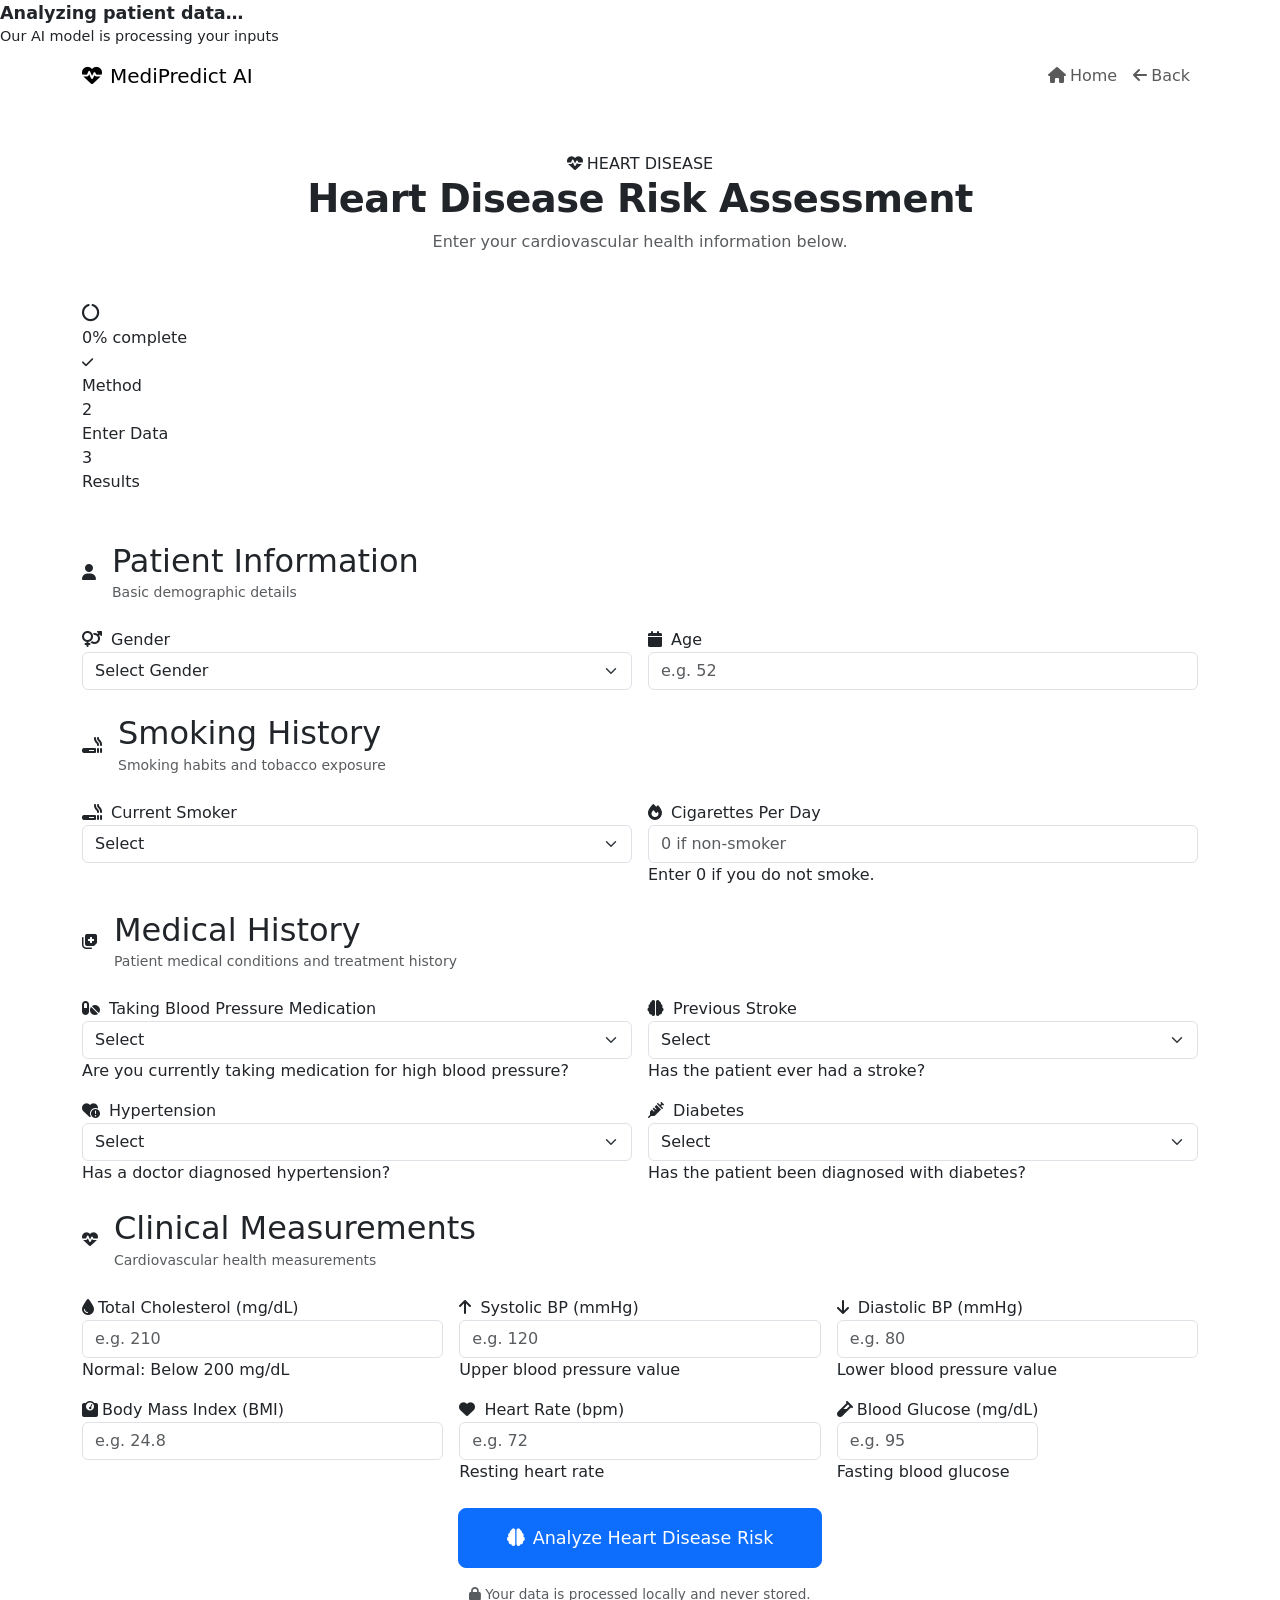
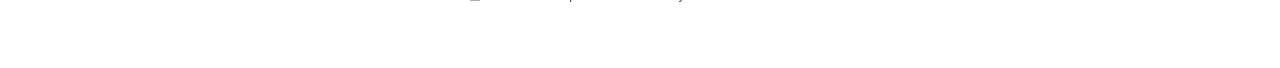
==== templates/heart_form.html @ 7675e956 "Initial commit" ====
<!DOCTYPE html>
<html lang="en">
<head>
  <meta charset="UTF-8">
  <meta name="viewport" content="width=device-width, initial-scale=1.0">
  <title>Heart Disease Prediction Form — MediPredict AI</title>

  <link rel="preconnect" href="https://fonts.googleapis.com">
  <link href="https://fonts.googleapis.com/css2?family=Plus+Jakarta+Sans:wght@400;500;600;700;800&display=swap" rel="stylesheet">
  <link href="https://cdn.jsdelivr.net/npm/bootstrap@5.3.3/dist/css/bootstrap.min.css" rel="stylesheet">
  <link rel="stylesheet" href="https://cdnjs.cloudflare.com/ajax/libs/font-awesome/6.5.1/css/all.min.css">
  <link rel="stylesheet" href="{{ url_for('static', filename='css/style.css') }}">
</head>
<body>

<!-- Loading Overlay -->
<div class="loading-overlay" id="loadingOverlay">
  <div class="loading-spinner"></div>
  <p style="font-weight:700;color:var(--navy);font-size:1.1rem;margin:0;">Analyzing patient data…</p>
  <p style="color:var(--text-mute);margin:0;font-size:0.9rem;">Our AI model is processing your inputs</p>
</div>

<!-- Navbar -->
<nav class="navbar navbar-expand-lg custom-navbar">
  <div class="container">
    <a class="navbar-brand" href="/">
      <i class="fa-solid fa-heart-pulse me-2" style="color:var(--teal);"></i>MediPredict AI
    </a>
    <div class="collapse navbar-collapse">
      <ul class="navbar-nav ms-auto align-items-center">
        <li class="nav-item"><a class="nav-link" href="/"><i class="fa-solid fa-house me-1"></i>Home</a></li>
        <li class="nav-item"><a class="nav-link" href="/heart"><i class="fa-solid fa-arrow-left me-1"></i>Back</a></li>
      </ul>
    </div>
  </div>
</nav>

<div class="container py-5">

  <!-- Header -->
  <div class="text-center mb-5">
    <span class="module-badge"><i class="fa-solid fa-heart-pulse me-1"></i>HEART DISEASE</span>
    <h1 style="font-size:2.4rem;font-weight:800;letter-spacing:-0.5px;color:var(--navy);">
      Heart Disease Risk Assessment
    </h1>
    <p class="text-muted mt-1">Enter your cardiovascular health information below.</p>
  </div>

  <!-- Progress Tracker -->
  <div class="form-progress-wrap">
    <i class="fa-solid fa-circle-notch" style="color:var(--teal);font-size:1.1rem;"></i>
    <div class="form-progress-bar">
      <div class="form-progress-fill" id="progressFill" style="width:0%;"></div>
    </div>
    <span class="form-progress-label" id="progressLabel">0% complete</span>
  </div>

  <!-- Stepper (step 2 active) -->
  <div class="stepper mb-5">
    <div class="step completed">
      <div class="step-circle"><i class="fa-solid fa-check" style="font-size:0.8rem;"></i></div>
      <span>Method</span>
    </div>
    <div class="step-line"></div>
    <div class="step active">
      <div class="step-circle">2</div>
      <span>Enter Data</span>
    </div>
    <div class="step-line"></div>
    <div class="step">
      <div class="step-circle">3</div>
      <span>Results</span>
    </div>
  </div>


  <form action="/predict-heart" method="POST" id="heartForm">

    <!-- ── 1. Patient Information ─────────────────────────── -->
    <div class="form-card mb-4">
      <div class="d-flex align-items-center mb-4">
        <div class="icon-box me-3">
          <i class="fa-solid fa-user"></i>
        </div>
        <div>
          <h2 class="section-title mb-0">Patient Information</h2>
          <small class="text-muted">Basic demographic details</small>
        </div>
      </div>

    <div class="row g-3">

    <div class="col-md-6">
    <label for="male">
      <i class="fa-solid fa-venus-mars me-1" style="color:var(--teal);"></i>
      Gender
    </label>


<select class="form-select" name="male" id="male" required>
  <option value="" disabled selected>Select Gender</option>
  <option value="1">Male</option>
  <option value="0">Female</option>
</select>


  </div>

  <div class="col-md-6">
    <label for="age">
      <i class="fa-solid fa-calendar me-1" style="color:var(--teal);"></i>
      Age
    </label>


<input
  type="number"
  class="form-control"
  name="age"
  id="age"
  min="20"
  max="100"
  placeholder="e.g. 52"
  required>


  </div>

</div>
</div>

    <!-- ── 2.smoking ───────────────────────────── -->
    <div class="form-card mb-4">
      <div class="d-flex align-items-center mb-4">
        <div class="icon-box body-icon me-3">
          <i class="fa-solid fa-smoking"></i>
        </div>
        <div>
          <h2 class="section-title mb-0">Smoking History</h2>
          <small class="text-muted">Smoking habits and tobacco exposure</small>
        </div>
      </div>

     <div class="row g-3">

  <div class="col-md-6">
    <label for="currentSmoker">
      <i class="fa-solid fa-smoking me-1" style="color:var(--amber);"></i>
      Current Smoker
    </label>


<select class="form-select" name="currentSmoker" id="currentSmoker" required>
  <option value="" disabled selected>Select</option>
  <option value="1">Yes</option>
  <option value="0">No</option>
</select>


  </div>

  <div class="col-md-6">
    <label for="cigsPerDay">
      <i class="fa-solid fa-fire me-1" style="color:var(--amber);"></i>
      Cigarettes Per Day
    </label>


<input
  type="number"
  class="form-control"
  name="cigsPerDay"
  id="cigsPerDay"
  min="0"
  max="80"
  placeholder="0 if non-smoker"
  required>

<span class="hint-text">
  Enter 0 if you do not smoke.
</span>


  </div>

</div>
 
    </div>
  
    <!-- ── 3. Medical History ─────────────────────────────────── -->
    <div class="form-card mb-4">
      <div class="d-flex align-items-center mb-4">
        <div class="icon-box vital-icon me-3">
          <i class="fa-solid fa-notes-medical"></i>
        </div>
        <div>
          <h2 class="section-title mb-0">Medical History</h2>
          <small class="text-muted">Patient medical conditions and treatment history</small>
        </div>
      </div>

      <div class="row g-3">


<div class="col-md-6">
    <label for="BPMeds">
        <i class="fa-solid fa-pills me-1" style="color:var(--rose);"></i>
        Taking Blood Pressure Medication
    </label>

    <select class="form-select" name="BPMeds" id="BPMeds" required>
        <option value="" disabled selected>Select</option>
        <option value="1">Yes</option>
        <option value="0">No</option>
    </select>

    <span class="hint-text">
        Are you currently taking medication for high blood pressure?
    </span>
</div>

<div class="col-md-6">
    <label for="prevalentStroke">
        <i class="fa-solid fa-brain me-1" style="color:var(--violet);"></i>
        Previous Stroke
    </label>

    <select class="form-select" name="prevalentStroke" id="prevalentStroke" required>
        <option value="" disabled selected>Select</option>
        <option value="1">Yes</option>
        <option value="0">No</option>
    </select>

    <span class="hint-text">
        Has the patient ever had a stroke?
    </span>
</div>

<div class="col-md-6">
    <label for="prevalentHyp">
        <i class="fa-solid fa-heart-circle-exclamation me-1" style="color:var(--amber);"></i>
        Hypertension
    </label>

    <select class="form-select" name="prevalentHyp" id="prevalentHyp" required>
        <option value="" disabled selected>Select</option>
        <option value="1">Yes</option>
        <option value="0">No</option>
    </select>

    <span class="hint-text">
        Has a doctor diagnosed hypertension?
    </span>
</div>

<div class="col-md-6">
    <label for="diabetes">
        <i class="fa-solid fa-syringe me-1" style="color:var(--emerald);"></i>
        Diabetes
    </label>

    <select class="form-select" name="diabetes" id="diabetes" required>
        <option value="" disabled selected>Select</option>
        <option value="1">Yes</option>
        <option value="0">No</option>
    </select>

    <span class="hint-text">
        Has the patient been diagnosed with diabetes?
    </span>
</div>


</div>
</div>

    <!-- ── 4. Clinical Measurements ───────────────────────────── -->
    <div class="form-card mb-4">
      <div class="d-flex align-items-center mb-4">
        <div class="icon-box lab-icon me-3">
          <i class="fa-solid fa-heart-pulse"></i>
        </div>
        <div>
          <h2 class="section-title mb-0">Clinical Measurements</h2>
          <small class="text-muted">Cardiovascular health measurements</small>
        </div>
      </div>

       <div class="row g-3">


<div class="col-md-4">
    <label class="clinical-label" for="totChol">
        <i class="fa-solid fa-droplet me-1" style="color:var(--rose);"></i>Total Cholesterol
         (mg/dL)</label>

    <input
        type="number"
        class="form-control"
        name="totChol"
        id="totChol"
        min="100"
        max="600"
        placeholder="e.g. 210"
        required>

    <span class="hint-text">
        Normal: Below 200 mg/dL
    </span>
</div>

<div class="col-md-4">
    <label class="clinical-label" for="sysBP">
        <i class="fa-solid fa-arrow-up me-1" style="color:var(--rose);"></i>
        Systolic BP 
        (mmHg)
    </label>

    <input
        type="number"
        class="form-control"
        name="sysBP"
        id="sysBP"
        min="80"
        max="250"
        placeholder="e.g. 120"
        required>

    <span class="hint-text">
        Upper blood pressure value
    </span>
</div>

<div class="col-md-4">
    <label class="clinical-label" for="diaBP">
        <i class="fa-solid fa-arrow-down me-1" style="color:var(--amber);"></i>
        Diastolic BP 
        (mmHg)
    </label>

    <input
        type="number"
        class="form-control"
        name="diaBP"
        id="diaBP"
        min="40"
        max="150"
        placeholder="e.g. 80"
        required>

    <span class="hint-text">
        Lower blood pressure value
    </span>
</div>

<div class="col-md-4">
<label class="clinical-label" for="BMI">
        <i class="fa-solid fa-weight-scale me-1" style="color:var(--violet);"></i>Body Mass Index
        (BMI)</label>

    <input
        type="number"
        step="0.1"
        class="form-control"
        name="BMI"
        id="BMI"
        min="10"
        max="60"
        placeholder="e.g. 24.8"
        required>
</div>

<div class="col-md-4">
    <label class="clinical-label" for="heartRate">
        <i class="fa-solid fa-heart me-1" style="color:var(--emerald);"></i>
        Heart Rate 
        (bpm)
    </label>

    <input
        type="number"
        class="form-control"
        name="heartRate"
        id="heartRate"
        min="30"
        max="220"
        placeholder="e.g. 72"
        required>

    <span class="hint-text">
        Resting heart rate
    </span>
</div>

<div class="col-md-4">
    <label class="clinical-label" for="glucose">
        <i class="fa-solid fa-vial me-1" style="color:var(--amber);"></i>Blood Glucose 
        (mg/dL)</>

    <input
        type="number"
        class="form-control"
        name="glucose"
        id="glucose"
        min="40"
        max="500"
        placeholder="e.g. 95"
        required>

    <span class="hint-text">
        Fasting blood glucose
    </span>
</div>


</div>
      
        
      
    </div>

    <!-- Submit -->
    <div class="text-center">
      <button type="submit" class="btn btn-primary btn-lg px-5" id="submitBtn"
              style="font-size:1.1rem;padding:16px 48px;">
        <i class="fa-solid fa-brain me-2"></i>Analyze Heart Disease Risk
      </button>
      <p class="text-muted mt-3" style="font-size:0.85rem;">
        <i class="fa-solid fa-lock me-1"></i>Your data is processed locally and never stored.
      </p>
    </div>

  </form>
</div>

<script src="https://cdn.jsdelivr.net/npm/bootstrap@5.3.3/dist/js/bootstrap.bundle.min.js"></script>
<script>
  // ── Form Progress Tracker ────────────────────────────────
  const form       = document.getElementById('heartForm');
  const fill       = document.getElementById('progressFill');
  const label      = document.getElementById('progressLabel');
  const allFields  = form.querySelectorAll('input[required], select[required]');
   
  
  function updateProgress() {
    let filled = 0;
    allFields.forEach(f => {
      if (f.value && f.value.trim() !== '' && f.value !== f.options?.[0]?.value) filled++;
      // For selects with disabled first option, check differently
      if (f.tagName === 'SELECT' && f.value !== '') filled++;
      else if (f.tagName === 'INPUT' && f.value !== '') filled++;
    });

    // Recount properly
    let count = 0;
    allFields.forEach(f => {
      if (f.tagName === 'SELECT') { if (f.value !== '') count++; }
      else { if (f.value.trim() !== '') count++; }
    });

    const pct = Math.round((count / allFields.length) * 100);
    fill.style.width  = pct + '%';
    label.textContent = pct + '% complete';
  }

  allFields.forEach(f => f.addEventListener('input', updateProgress));
  allFields.forEach(f => f.addEventListener('change', updateProgress));

  const ocrAutofill = JSON.parse('{{ ocr_autofill|default({})|tojson|safe }}');

  function applyOcrAutofill(values) {
    Object.entries(values || {}).forEach(([fieldName, value]) => {
      const field = form.querySelector(`[name="${fieldName}"]`);
      if (!field || field.value) return;
      field.value = value;
      field.dataset.ocrFilled = 'true';
      field.classList.add('ocr-filled');
      field.dispatchEvent(new Event('input', { bubbles: true }));
      field.dispatchEvent(new Event('change', { bubbles: true }));
    });
    updateProgress();
  }

  form.querySelectorAll('input, select').forEach(field => {
    field.addEventListener('input', () => {
      if (field.dataset.ocrFilled === 'true') {
        field.classList.remove('ocr-filled');
        delete field.dataset.ocrFilled;
      }
    });
  });

  applyOcrAutofill(ocrAutofill);

 // ======================================================
// Smart Form Logic
// ======================================================

const smokerSelect = document.getElementById("currentSmoker");
const cigsInput = document.getElementById("cigsPerDay");

const hypSelect = document.getElementById("prevalentHyp");
const bpMedSelect = document.getElementById("BPMeds");

const diabetesSelect = document.getElementById("diabetes");

function updateDependentFields() {

    // -------------------------
    // Smoking
    // -------------------------

    if (smokerSelect.value === "0") {

        cigsInput.value = 0;
        cigsInput.disabled = true;
        cigsInput.readOnly = true;

    } else {

        cigsInput.disabled = false;
        cigsInput.readOnly = false;

        if (cigsInput.value === "0") {
            cigsInput.value = "";
        }
    }

    // -------------------------
    // Hypertension
    // -------------------------

    if (hypSelect.value === "0") {

        bpMedSelect.value = "0";
        bpMedSelect.disabled = true;

    } else {

        bpMedSelect.disabled = false;
    }

    // -------------------------
    // Diabetes
    // -------------------------

    // Future logic can go here if you add diabetes medication.

    updateProgress();
}

// Run once after page load / OCR autofill
updateDependentFields();

// Listen for changes
smokerSelect.addEventListener("change", updateDependentFields);
hypSelect.addEventListener("change", updateDependentFields);
diabetesSelect.addEventListener("change", updateDependentFields);
   
  
  // ── Loading Overlay on Submit ────────────────────────────
  form.addEventListener('submit', function(e) {
    // Basic HTML5 validation first
    if (!form.checkValidity()) return;
    document.getElementById('loadingOverlay').classList.add('active');
  });
</script>
</body>
</html>
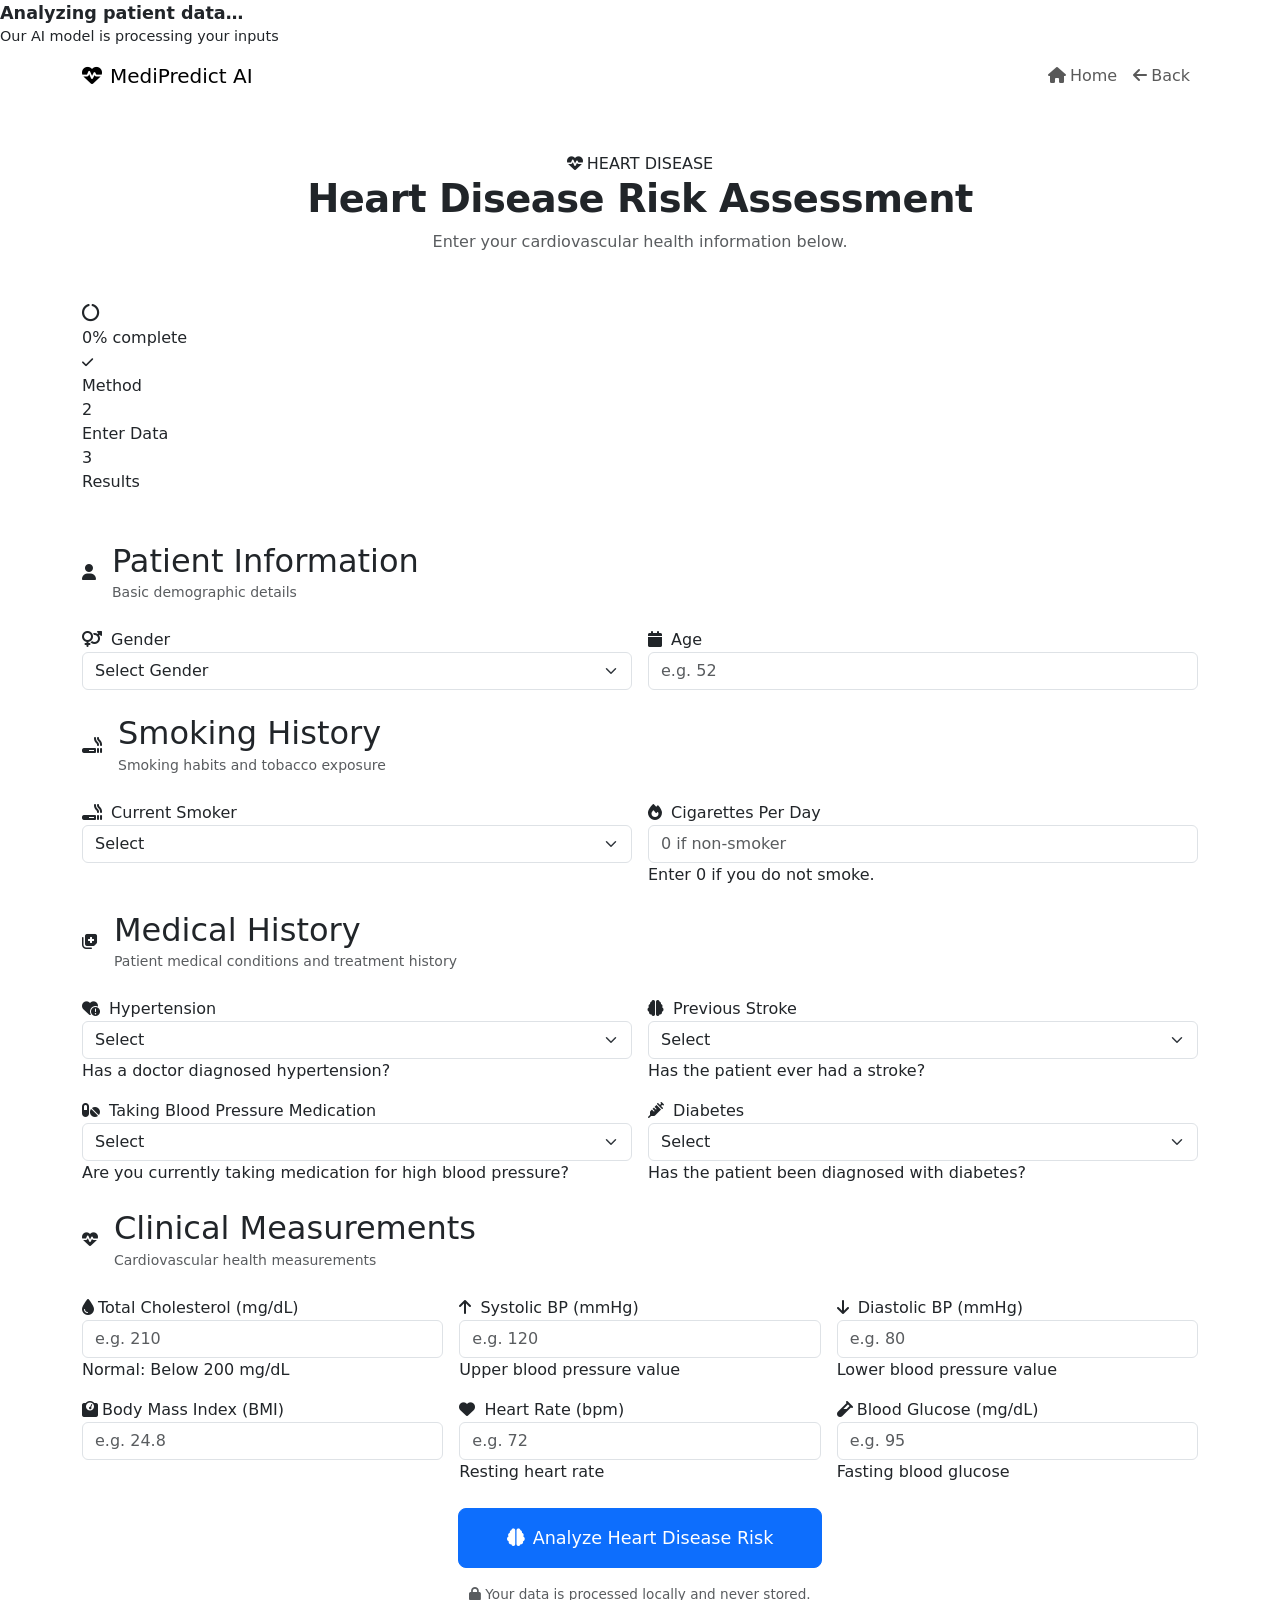
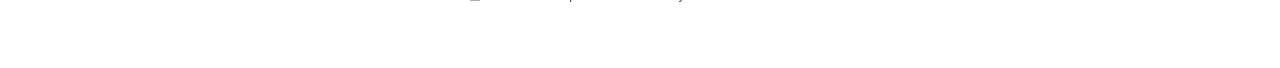
==== commit 3c65b9b5: "Update heart_form.html" ====
--- a/templates/heart_form.html
+++ b/templates/heart_form.html
@@ -203,6 +203,41 @@
 
 
 <div class="col-md-6">
+    <label for="prevalentHyp">
+        <i class="fa-solid fa-heart-circle-exclamation me-1" style="color:var(--amber);"></i>
+        Hypertension
+    </label>
+
+    <select class="form-select" name="prevalentHyp" id="prevalentHyp" required>
+        <option value="" disabled selected>Select</option>
+        <option value="1">Yes</option>
+        <option value="0">No</option>
+    </select>
+
+    <span class="hint-text">
+        Has a doctor diagnosed hypertension?
+    </span>
+</div>
+
+<div class="col-md-6">
+    <label for="prevalentStroke">
+        <i class="fa-solid fa-brain me-1" style="color:var(--violet);"></i>
+        Previous Stroke
+    </label>
+
+    <select class="form-select" name="prevalentStroke" id="prevalentStroke" required>
+        <option value="" disabled selected>Select</option>
+        <option value="1">Yes</option>
+        <option value="0">No</option>
+    </select>
+
+    <span class="hint-text">
+        Has the patient ever had a stroke?
+    </span>
+</div>
+
+
+<div class="col-md-6">
     <label for="BPMeds">
         <i class="fa-solid fa-pills me-1" style="color:var(--rose);"></i>
         Taking Blood Pressure Medication
@@ -216,40 +251,6 @@
 
     <span class="hint-text">
         Are you currently taking medication for high blood pressure?
-    </span>
-</div>
-
-<div class="col-md-6">
-    <label for="prevalentStroke">
-        <i class="fa-solid fa-brain me-1" style="color:var(--violet);"></i>
-        Previous Stroke
-    </label>
-
-    <select class="form-select" name="prevalentStroke" id="prevalentStroke" required>
-        <option value="" disabled selected>Select</option>
-        <option value="1">Yes</option>
-        <option value="0">No</option>
-    </select>
-
-    <span class="hint-text">
-        Has the patient ever had a stroke?
-    </span>
-</div>
-
-<div class="col-md-6">
-    <label for="prevalentHyp">
-        <i class="fa-solid fa-heart-circle-exclamation me-1" style="color:var(--amber);"></i>
-        Hypertension
-    </label>
-
-    <select class="form-select" name="prevalentHyp" id="prevalentHyp" required>
-        <option value="" disabled selected>Select</option>
-        <option value="1">Yes</option>
-        <option value="0">No</option>
-    </select>
-
-    <span class="hint-text">
-        Has a doctor diagnosed hypertension?
     </span>
 </div>
 
@@ -395,7 +396,7 @@
 <div class="col-md-4">
     <label class="clinical-label" for="glucose">
         <i class="fa-solid fa-vial me-1" style="color:var(--amber);"></i>Blood Glucose 
-        (mg/dL)</>
+        (mg/dL)</label>
 
     <input
         type="number"
